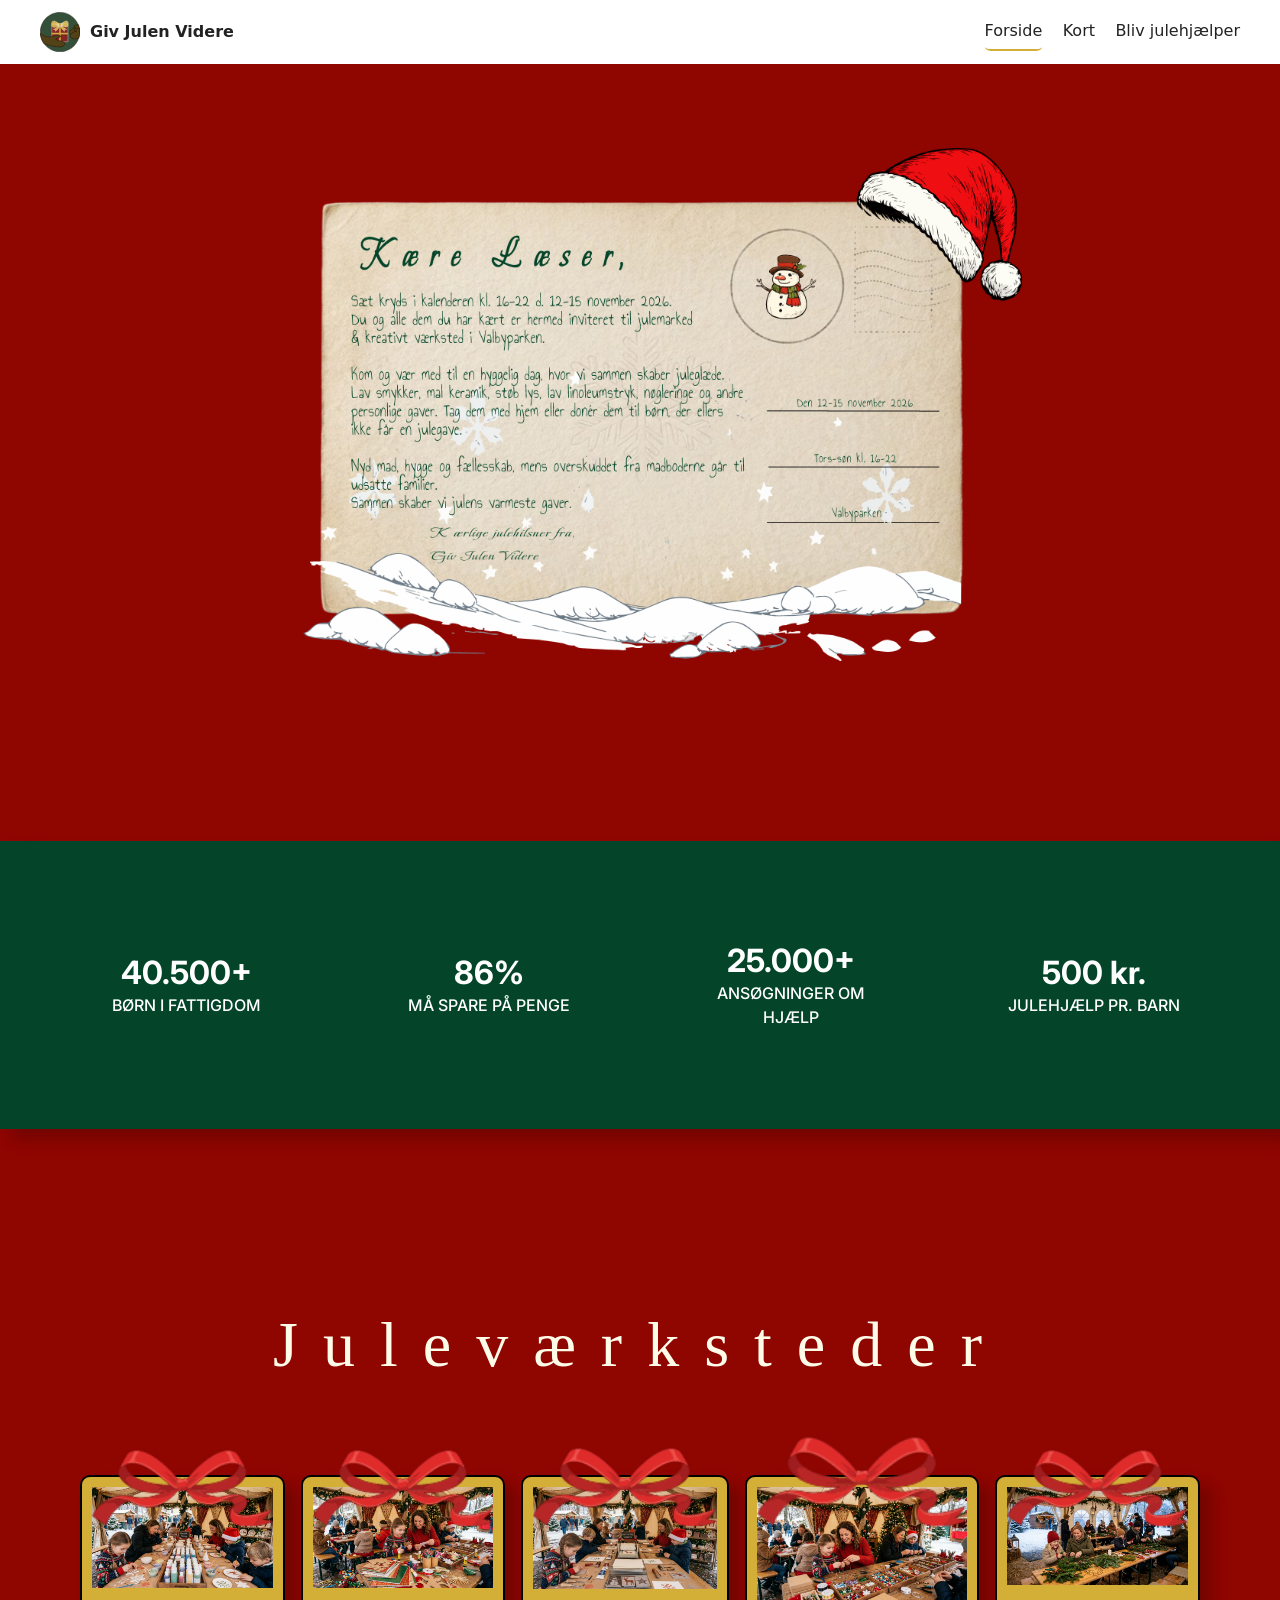
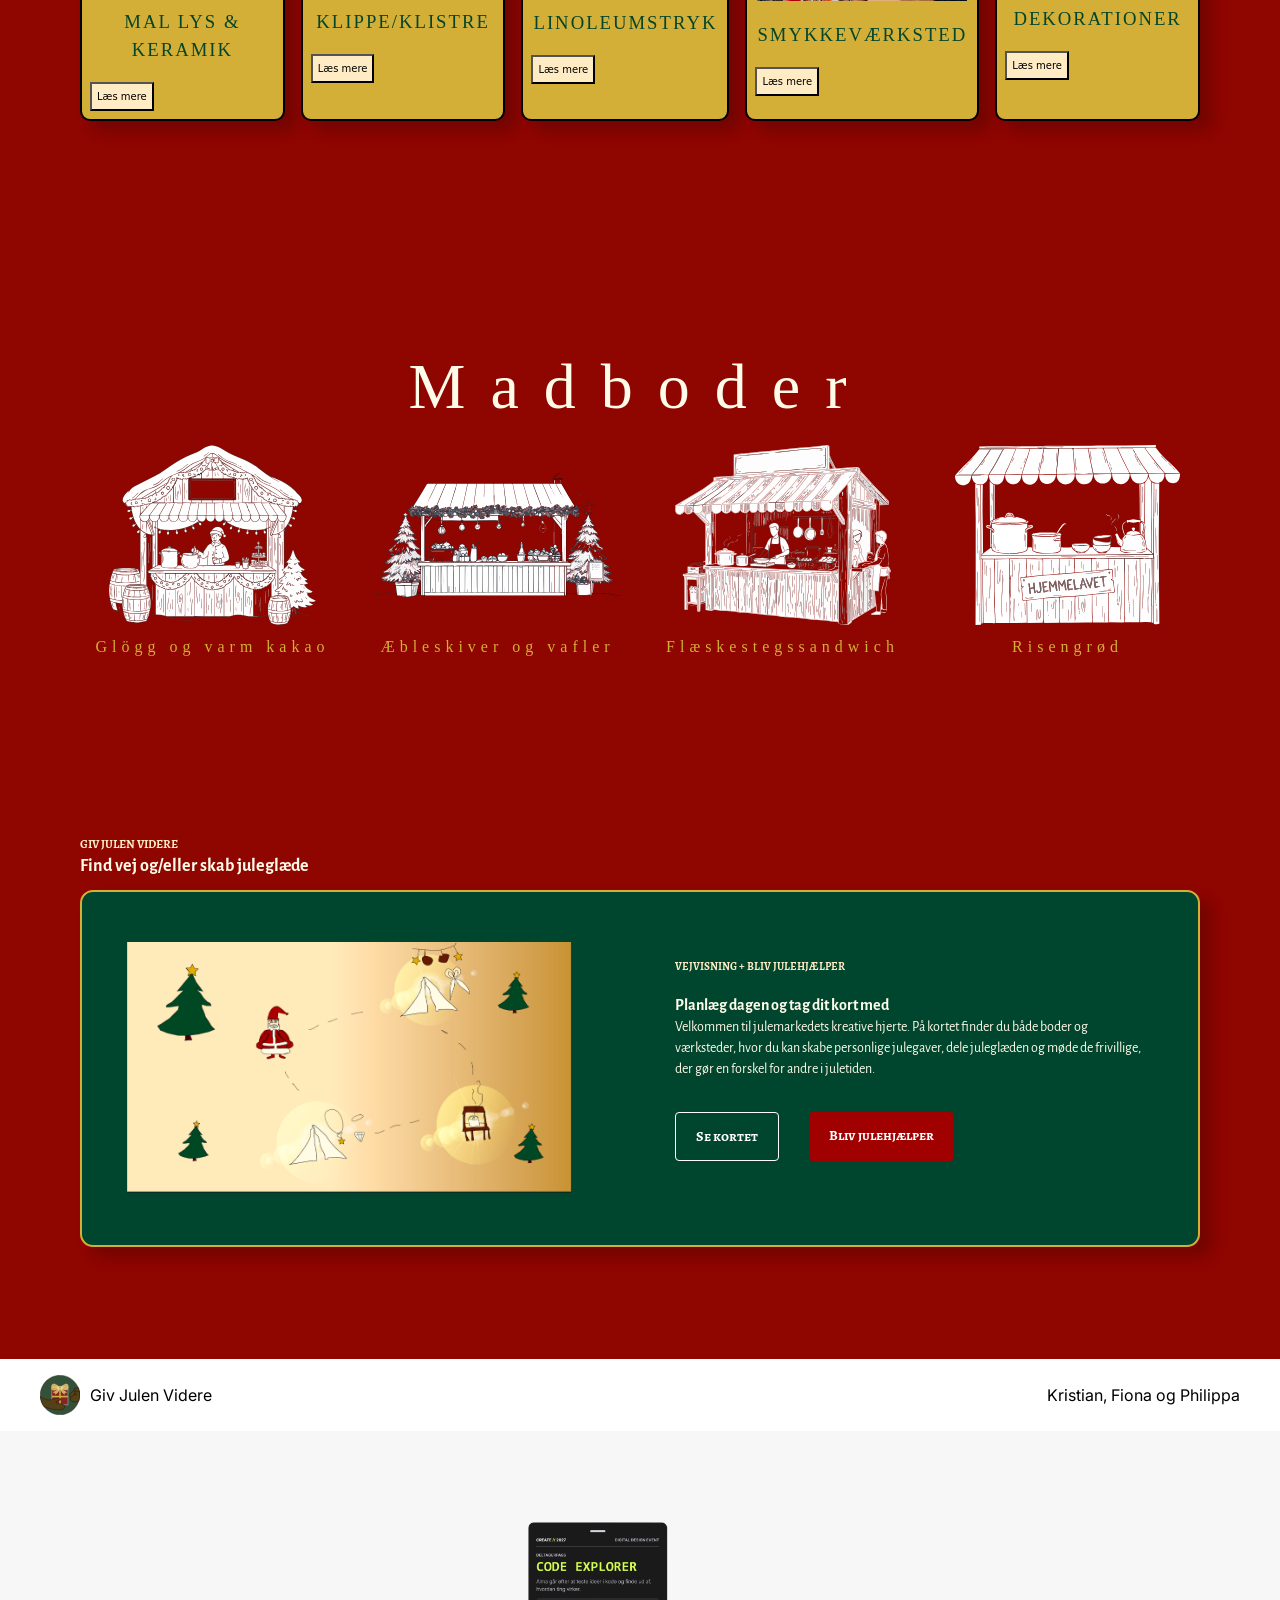
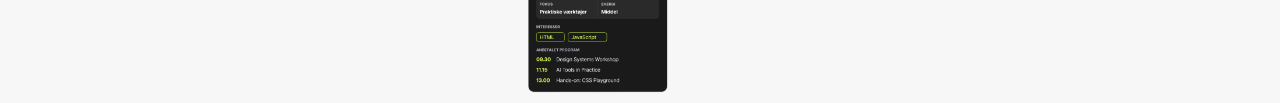
==== index.html @ 00ebb39f "Første version af Giv Julen Videre" ====
<!doctype html>
<html lang="da">
  <head>
    <meta charset="UTF-8" />
    <meta name="viewport" content="width=device-width, initial-scale=1.0" />
    <title>Giv Julen Videre</title>
    <link rel="stylesheet" href="starter.css" />
    <link rel="stylesheet" href="philippa-style.css" />
    <link rel="stylesheet" href="philippa-index.css" />
    <link rel="icon" type="image/png" href="/favicon-96x96.png" sizes="96x96" />
    <link rel="icon" type="image/svg+xml" href="/favicon.svg" />
    <link rel="shortcut icon" href="/favicon.ico" />
    <link rel="apple-touch-icon" sizes="180x180" href="/apple-touch-icon.png" />
    <meta name="apple-mobile-web-app-title" content="MyWebSite" />
    <link rel="manifest" href="/site.webmanifest" />
    <link rel="preconnect" href="https://fonts.googleapis.com" />
    <link rel="preconnect" href="https://fonts.gstatic.com" crossorigin />
    <link rel="preconnect" href="https://fonts.googleapis.com" />
    <link rel="preconnect" href="https://fonts.gstatic.com" crossorigin />
    <link rel="preconnect" href="https://fonts.googleapis.com" />
    <link rel="preconnect" href="https://fonts.gstatic.com" crossorigin />
    <link
      href="https://fonts.googleapis.com/css2?family=Alegreya+SC:ital,wght@0,400;0,500;0,700;0,800;0,900;1,400;1,500;1,700;1,800;1,900&family=Alegreya+Sans:ital,wght@0,100;0,300;0,400;0,500;0,700;0,800;0,900;1,100;1,300;1,400;1,500;1,700;1,800;1,900&display=swap"
      rel="stylesheet"
    />
    <link href="https://fonts.googleapis.com/css2?family=Inter:ital,opsz,wght@0,14..32,100..900;1,14..32,100..900&display=swap" rel="stylesheet" />
  </head>

  <body>
    <header class="site-header">
      <div class="header-content">
        <div class="logo-wrapper"><img class="logo" src="assets/logo.svg" alt="Logo" /><a class="site-logo" href="./">Giv Julen Videre</a></div>
        <nav class="site-nav">
          <button popovertarget="menu">Menu</button>
          <ul class="menu" id="menu" popover>
            <li>
              <a class="menu-item" href="./" aria-current="page">Forside</a>
            </li>
            <li><a class="menu-item" href="./svg.html">Kort</a></li>
            <li><a class="menu-item" href="./form.html">Bliv julehjælper</a></li>
          </ul>
        </nav>
      </div>
    </header>

    <main>
      <img class="invi" src="assets/postkort2.png" alt="Juleinvitation" />

      <section class="banner">
        <div>
          <h1>40.500+</h1>
          <p>BØRN I FATTIGDOM</p>
        </div>
        <div>
          <h1>86%</h1>
          <p>MÅ SPARE PÅ PENGE</p>
        </div>
        <div>
          <h1>25.000+</h1>
          <p>ANSØGNINGER OM HJÆLP</p>
        </div>
        <div>
          <h1>500 kr.</h1>
          <p>JULEHJÆLP PR. BARN</p>
        </div>
      </section>

      <section class="workshops">
        <h2>Juleværksteder</h2>
        <section class="grid_1-1-1-1-1">
          <div class="container">
            <div class="img-container">
              <img src="assets/male_keramik.png" alt="Male keramik" />
              <img class="overlay-image" src="assets/sloejfe.png" alt="Sløjfe" />
            </div>
            <div>
              <h3>MAL LYS & KERAMIK</h3>
            </div>
            <button class="more-btn btn-keramik" popovertarget="keramik">Læs mere</button>
          </div>

          <div class="container">
            <div class="img-container">
              <img src="assets/klippe, klistre.png" alt="Klippe/klistre" />
              <img class="overlay-image" src="assets/sloejfe.png" alt="Sløjfe" />
            </div>
            <div>
              <h3>KLIPPE/KLISTRE</h3>
            </div>
            <button class="more-btn btn-klip" popovertarget="klip">Læs mere</button>
          </div>

          <div class="container">
            <div class="img-container"><img src="assets/Linoleumstryk.png" alt="Linoleumstryk" /><img class="overlay-image" src="assets/sloejfe.png" alt="Sløjfe" /></div>
            <div>
              <h3>LINOLEUMSTRYK</h3>
            </div>
            <button class="more-btn btn-tryk" popovertarget="tryk">Læs mere</button>
          </div>

          <div class="container">
            <div class="img-container"><img src="assets/smykkeværksted.png" alt="Smykkeværksted" /><img class="overlay-image" src="assets/sloejfe.png" alt="Sløjfe" /></div>
            <div>
              <h3>SMYKKEVÆRKSTED</h3>
            </div>
            <button class="more-btn btn-smyk" popovertarget="smyk">Læs mere</button>
          </div>

          <div class="container">
            <div class="img-container"><img src="assets/Adventskranslavning.png" alt="Dekorationer" /><img class="overlay-image" src="assets/sloejfe.png" alt="Sløjfe" /></div>
            <div>
              <h3>DEKORATIONER</h3>
            </div>
            <button class="more-btn btn-dekor" popovertarget="dekor">Læs mere</button>
          </div>
        </section>

        <div class="keramik popover-window" id="keramik" popover>
          <img src="assets/male_keramik.png" alt="Male keramik" />
          <div class="workshop-content flow">
            <h3>Mal lys & keramik</h3>
            <p>Træd indenfor i juleværkstedet, hvor du male keramik og dekorere lys, mens julemusikken spiller.</p>
            <p>Skab en personlig gave til én, du holder af, tag dit kunstværk med hjem som et særligt juleminde, eller vælg at donere det til et menneske, som måske ellers ikke får en julegave i år.</p>
            <p>Du behøver ingen erfaring, kun lysten til at være kreativ og dele lidt af julens magi.</p>
            <p>Hver kop, lysestage eller hvert håndmalede lys bærer en historie om nærvær, omsorg og glæden ved at skabe noget med hjertet.</p>
            <p>For nogle bliver det en hyggelig stund med pensel og farver. For andre kan det blive en uventet gave, der bringer lys og glæde i juletiden.</p>
            <p>Kom og vær med til at sprede lidt julemagi \- til dig selv eller til én, der har brug for en ekstra tanke denne jul.</p>
            <button class="more-btn btn-keramik" popovertarget="keramik">Luk</button>
          </div>
        </div>
        <div class="klip popover-window" id="klip" popover>
          <img src="assets/klippe, klistre.png" alt="Klippe/klistre" />
          <div class="workshop-content flow">
            <h3>Klippe/klistre</h3>
            <p>
              Kom indenfor i vores hyggelige juleværksted og lad dig rive med af julens kreative magi. Her kan du klippe, klistre og skabe smukke julekort, pynt, guirlander og små personlige gaver, mens julemusikken spiller, og duften af jul fylder
              rummet.
            </p>
            <p>Det, du skaber, kan du tage med hjem og gøre til en del af din egen jul. Du kan også vælge at donere dit værk til et menneske, som måske ikke har nogen at fejre med eller ikke får en julegave i år.</p>
            <p>Du behøver hverken være kreativ ekspert eller have prøvet det før. En håndlavet julehilsen eller et stykke julepynt kan bringe glæde, varme og følelsen af at være husket.</p>
            <p>Sammen fylder vi værkstedet med grin, glimmer, papirklip og julehjerter, mens vi spreder lidt ekstra lys i den mørke tid.</p>
            <p>Kom og vær med til at skabe julemagi \- til dig selv eller til én, der trænger til en ekstra varm tanke denne jul.</p>
            <button class="more-btn btn-klip" popovertarget="klip">Luk</button>
          </div>
        </div>

        <div class="tryk popover-window" id="tryk" popover>
          <img src="assets/Linoleumstryk.png" alt="Linoleumstryk" />
          <div class="workshop-content flow">
            <h3>Linoleumstryk</h3>
            <p>Træd indenfor fra vinterkulden og ind i et værksted fyldt med duften af jul, kreative idéer og varm julehygge.</p>
            <p>Du kan vælge at lave en særlig julegave eller hilsen til et menneske, som ellers ikke har så meget at pakke op juleaften. Et håndlavet tryk bærer noget helt særligt med sig: tid, omtanke og varme fra menneske til menneske.</p>
            <p>Hvis dit kunstværk kalder på en plads hjemme hos dig selv, er du naturligvis også velkommen til at tage det med hjem som en personlig julegave eller et minde om en hyggelig stund i værkstedet.</p>
            <p>Du behøver hverken erfaring eller særlige forudsætninger. Kom som du er, lad hænderne arbejde, og vær med til at sprede lidt ekstra julelys i den mørke tid.</p>
            <p>Sammen skaber vi ikke bare smukke tryk, men også små glimt af julens magi, som kan rejse videre og glæde andre.</p>
            <button class="more-btn btn-tryk" popovertarget="tryk">Luk</button>
          </div>
        </div>

        <div class="smyk popover-window" id="smyk" popover>
          <img src="assets/smykkeværksted.png" alt="Smykkeværksted" />
          <div class="workshop-content flow">
            <h3>Smykkeværksted</h3>
            <p>Kom forbi vores hyggelige smykkeværksted på julemarkedet og vær med til at sprede lidt ekstra juleglæde.</p>
            <p>
              Her kan du designe og fremstille et personligt smykke i en afslappet og kreativ atmosfære. Du bestemmer selv, om dit smykke skal blive en særlig julegave til én, der ellers ikke ville modtage en gave i år, eller om du ønsker at tage det
              med hjem til dig selv eller en, du holder af.
            </p>
            <p>Vi tror på, at de små håndlavede ting kan gøre en stor forskel. Hvert smykke bliver skabt med omtanke, og når du vælger at donere dit smykke, er du med til at sende varme tanker og juleglæde videre til et andet menneske.</p>
            <p>Værkstedet er åbent for både børn og voksne, og du behøver ingen erfaring på forhånd. Vi sørger for materialer, inspiration og hjælp undervejs.</p>
            <p>Kom indenfor, mærk julestemningen, vær kreativ og vær med til at gøre en forskel. Vi glæder os til at se dig.</p>
            <button class="more-btn btn-smyk" popovertarget="smyk">Luk</button>
          </div>
        </div>

        <div class="dekor popover-window" id="dekor" popover>
          <img src="assets/Adventskranslavning.png" alt="Dekorationer" />
          <div class="workshop-content flow">
            <h3>Dekorationer</h3>
            <p>Kom i julestemning og vær med til et hyggeligt kreativt værksted, hvor vi sammen binder adventskranse og laver smukke juledekorationer. Her handler det ikke kun om gran, lys og julehygge, men også om at gøre en forskel for andre.</p>
            <p>
              Du kan vælge at tage din egen dekoration med hjem eller donere den som en julegave til et menneske, der ellers ikke har så meget at glæde sig over i juletiden. På den måde bliver din kreativitet til en varm tanke og en håndsrækning til
              én, der har brug for lidt ekstra julelys.
            </p>
            <p>Værkstedet er åbent for alle, uanset erfaring. Vi sørger for materialer, inspiration og en hyggelig atmosfære med plads til fællesskab, nærvær og gode samtaler.</p>
            <p>Tag familie, venner eller naboer med, og vær med til at skabe både smukke dekorationer og små øjeblikke af juleglæde. Sammen kan vi gøre julen lidt varmere for flere.</p>
            <p>Vi glæder os til at se jer til en dag fyldt med kreativitet, fællesskab og velgørenhed.</p>
            <button class="more-btn btn-dekor" popovertarget="dekor">Luk</button>
          </div>
        </div>
      </section>

      <section class="Madboder">
        <h4>Madboder</h4>
        <div class="mad-container">
          <div class="img-mad-container">
            <img class="madbod" src="assets/kakao.svg" alt="Glögg og varm kakao" />
            <h5>Glögg og varm kakao</h5>
          </div>

          <div class="img-mad-container">
            <img class="madbod" src="assets/aeble.svg" alt="Æbleskiver og vafler" />
            <h5>Æbleskiver og vafler</h5>
          </div>

          <div class="img-mad-container">
            <img class="madbod" src="assets/mad.svg" alt="Flæskestegssandwich" />
            <h5>Flæskestegssandwich</h5>
          </div>

          <div class="img-mad-container">
            <img class="madbod" src="assets/ris.svg" alt="Risengrød" />
            <h5>Risengrød</h5>
          </div>
        </div>
      </section>

      <section class="teaser">
        <p>GIV JULEN VIDERE</p>
        <h6>Find vej og/eller skab juleglæde</h6>

        <section class="content">
          <div class="image"><img src="assets/Asset 2.svg" alt="SVG" /><img class="eventkort" src="assets/Asset 3.svg" alt="eventkort" /></div>
          <div class="text-content">
            <span>VEJVISNING + BLIV JULEHJÆLPER</span>

            <h7>Planlæg dagen og tag dit kort med</h7>

            <p>Velkommen til julemarkedets kreative hjerte. På kortet finder du både boder og værksteder, hvor du kan skabe personlige julegaver, dele juleglæden og møde de frivillige, der gør en forskel for andre i juletiden.</p>

            <div class="buttons">
              <a href="svg.html" class="btn-outline">Se kortet</a>
              <a href="form.html" class="btn-red">Bliv julehjælper</a>
            </div>
          </div>
        </section>
      </section>
    </main>

    <footer class="site-footer">
      <div class="footer-content">
        <div class="logo-wrapper">
          <img class="logo" src="assets/logo.svg" alt="Logo" />
          <p>Giv Julen Videre</p>
        </div>
        <div class="footer-wrapper"><p>Kristian, Fiona og Philippa</p></div>
      </div>
    </footer>
    <!-- <script src="./script.js"></script> -->
  </body>
</html>
---- starter.css ----
*,
::before,
::after {
  box-sizing: border-box;
  margin: 0;
  padding: 0;
}

html {
  interpolate-size: allow-keywords;
  font-family: system-ui, sans-serif;
  line-height: 1.5;
  -webkit-font-smoothing: antialiased;
}

h1,
h2 {
  line-height: 1.25;
}

p,
li {
  text-wrap: pretty;
}

img,
svg {
  display: block;
  width: 100%;
  height: auto;
}

label {
  display: block;
}

input,
button,
textarea,
select {
  font: inherit;
  color: inherit;
  background-color: transparent;
  font-size: max(1em, 16px);
  padding: 0;
  margin: 0;
}

input:where([type="checkbox"], [type="radio"]) {
  width: 1em;
  height: 1em;
}

textarea {
  resize: none;
  min-height: 4lh;
}

legend {
  padding: 0;
}

select,
::picker(select) {
  appearance: base-select;
}

[popover] {
  margin: 0;
  padding: 0;
  border: none;
  background: transparent;
}

dialog {
  overscroll-behavior: none;

  &::backdrop {
    overflow: hidden;
    overscroll-behavior: contain;
  }
}

.visually-hidden {
  position: absolute;
  width: 1px;
  height: 1px;
  overflow: hidden;
  white-space: nowrap;
  clip-path: inset(100%);
}

/* Fælles design: Header */

.logo-wrapper {
  display: flex;
  align-items: center;
  gap: 10px;
}

.logo-wrapper .logo {
  width: 40px;
  height: 40px;
  object-fit: contain;
}

.logo-wrapper .site-logo {
  font-weight: 700;
  text-decoration: none;
  white-space: nowrap;
}
.site-header,
.site-footer {
  grid-column: 1 / -1;

  display: grid;
  grid-template-columns: inherit;
  background: var(--color-surface);
}

.header-content,
.footer-content {
  grid-column: 2;
}
.header-content {
  min-height: 4rem;
  display: flex;
  justify-content: space-between;
  align-items: center;
  gap: var(--space-1);
}
.site-logo {
  color: inherit;
  font-weight: 700;
  text-decoration: none;
}

.footer-content {
  padding-block: var(--space-1);
  display: flex;
  flex-wrap: wrap;
  justify-content: space-between;
  gap: var(--space-1);
  color: var(--color-muted);
  max-width: 1200px;
  width: 100%;
  margin-inline: auto;
}
.footer-content p {
  font-family: "Inter", sans-serif;
  font-size: 1rem;
  font-weight: 400;
  color: #222;
  margin: 0;
}
.footer-wrapper {
  display: flex;
  align-items: center;
}

.footer-content p {
  color: black;
}
.site-nav button {
  background: #044529;
  color: white;
  padding: 5px;
  border-radius: 10%;
  cursor: pointer;
  position: relative;
}
.menu:popover-open {
  transition-duration: 0.1s;
}
.menu-item {
  text-decoration: none;
  display: grid;
  padding: 2px;
  border-radius: 10%;
  color: white;
}

.menu-item:hover {
  background: #044529;
  color: white;
  padding: 5px;
  border: solid #d4af37;
}
.menu {
  margin: 0;
  padding: var(--space-1);
  list-style: none;
  /* background: var(--color-surface); */
  border: 1px solid var(--color-border);
  gap: 10px;
  box-shadow: 1px;
  border-radius: 10%;
  background: #ffecc5;
  position-area: bottom span-left;
  min-width: anchor-size(1px);
  transform-origin: top right;
  transition-duration: 0s;
  /* @media (width > 600px) {
    display: flex;
    gap: var(--space-1);
    padding: 0;
    border: none;
    background: none;
    position: static;
  } */
}
@media (width > 600px) {
  .site-nav button {
    display: none;
  }
  .menu {
    all: unset;
    display: flex;
    gap: 2ch;
    list-style: none;
    /* Nulstil først, og byg derefter den vandrette liste */
  }
  .menu-item {
    padding: 0px;
    color: black;
  }
}
.menu a {
  display: block;
  padding: 0.4rem 0;
  color: inherit;
  text-decoration: none;
  border-bottom: 2px solid #0000;
}
.menu a[aria-current="page"] {
  border-bottom-color: #d4af37;
  /* border-bottom-color: var(--color-border); */
}
---- philippa-style.css ----
/* Variabler */
html {
  --color-page: #f7f7f7;
  --color-surface: #fff;
  --color-text: #222;
  --color-muted: #666;
  --color-border: #d8d8d8;
  --space-05: 0.5rem;
  --space-1: 1rem;
  --space-2: 2rem;
  --space-3: 3rem;
  --section-padding: 100px;

  background: var(--color-page);
  color: var(--color-text);
}

/* Globalt layout */
body {
  margin: 0;
  min-height: 100svh;
  display: grid;
  grid-template-rows: auto 1fr auto;
  grid-template-columns: minmax(1rem, 1fr) minmax(0, 75rem) minmax(1rem, 1fr);
}

h1,
h2,
h3,
h4,
p {
  margin: 0;
  color: white;
}

main {
  display: grid;
  grid-template-columns: inherit;
  grid-column: 1 / -1;
  align-content: start;
}

main > * {
  grid-column: 2;
  padding-block: var(--space-3);
}

.svg-page {
  display: grid;
  gap: var(--space-2);
}

.svg-intro {
  display: grid;
  gap: var(--space-1);
  max-width: 60ch;
}

.svg-intro p {
  color: var(--color-muted);
}

.svg-layout {
  display: grid;
  gap: var(--space-2);
  align-items: start;
  @media (width > 800px) {
    grid-template-columns: 1fr min(40%, 36ch);
  }
}

.form-page {
  display: grid;
  gap: var(--space-2);
  @media (width > 600px) {
    grid-template-columns: min(40%, 50ch) 1fr;
  }
}

.form-intro {
  display: grid;
  gap: var(--space-1);
  align-content: start;
  max-width: 60ch;
}

.form-intro p {
  color: var(--color-muted);
}

.opsamling-page {
  display: grid;
  gap: var(--space-2);
  align-items: start;

  @media (width > 800px) {
    grid-template-columns: minmax(0, 44ch) minmax(20rem, 1fr);
  }
}

.opsamling-intro {
  display: grid;
  gap: var(--space-1);
  max-width: 60ch;
}

.opsamling-intro p {
  color: var(--color-muted);
}

.error-page {
  display: grid;
  gap: var(--space-1);
  max-width: 60ch;
}

.error-page p {
  color: var(--color-muted);
}

/* Header og footer */

/* Navigation */
[popover] {
  margin: 0;
  padding: 0;
  border: none;
  background: transparent;
}

.site-nav button {
  padding: 0.4rem 0.7rem;
  border: 1px solid var(--color-border);
  background: var(--color-surface);
  @media (width > 600px) {
    display: none;
  }
}

/* Redigeret / Tilføjet */

/* Flader */
.panel,
.svg-placeholder,
.form-placeholder,
.opsamling-placeholder {
  background: var(--color-surface);
  border: 1px solid var(--color-border);
}

.panel {
  padding: var(--space-1);
  display: grid;
  gap: var(--space-1);
}

.svg-placeholder,
.opsamling-placeholder {
  min-height: -webkit-fill-available;
  min-height: stretch;
}

.form-placeholder {
  min-height: -webkit-fill-available;
  min-height: stretch;
  padding: var(--space-1);
}

/* Details */
.accordion {
  display: grid;
  gap: var(--space-05);
}

.accordion-item {
  border: 1px solid var(--color-border);
  background: var(--color-surface);
}

.accordion-item p {
  padding: 0 var(--space-1) var(--space-1);
  color: var(--color-muted);
}

/* Knap/link */
.button {
  justify-self: start;
  display: inline-block;
  padding: 0.5rem 0.8rem;
  border: 1px solid var(--color-border);
  background: var(--color-surface);
  color: inherit;
  text-decoration: none;
}
---- philippa-index.css ----
/* Forside */

main {
  padding: 4rem;
  background-color: #8f0500;
}

/* Hero-section */
.invi {
  width: 70%;
  position: relative;
  justify-content: center;
  align-items: center;
  place-items: center;
  justify-self: center;
  padding-top: 20px;
  padding-bottom: 90px;
  margin-bottom: 90px;
  @media (width<600px) {
    width: 130%;
  }
}

/* Banner */
h1 {
  font-family: "Inter", sans-serif;
  font-optical-sizing: auto;
  font-weight: 700;
  font-style: bold;
  font-size: clamp(2rem, 2vw, 3rem);
}

p {
  font-family: "Inter", sans-serif;
  font-optical-sizing: auto;
  font-weight: 500;
  font-style: normal;
  font-size: clamp(1rem, 1vw, 1rem);
}

.banner {
  padding: var(--section-padding);
  justify-content: center;
  gap: 130px;
  background-color: #044529;
  width: 100vw;
  position: relative;
  left: 50%;
  right: 50%;
  margin-left: -50vw;
  margin-right: -50vw;
  /* height: 300px !important; */
  display: grid;
  grid-template-columns: 1fr 1fr;
  align-items: center;
  box-shadow: 12px 10px 15px rgba(0, 0, 0, 0.2);
  p,
  h1 {
    margin: 0;
    text-align: center;
  }
  @media (width>600px) {
    grid-template-columns: repeat(4, 1fr);
  }
}

/* Workshops */
h2 {
  font-family: "Beau Rivage", cursive;
  font-weight: 400;
  font-style: normal;
  color: #fffbe9;
  text-align: center;
  padding-top: 8rem;
  font-size: clamp(2rem, 5vw, 4rem);
  letter-spacing: 25px;
}

h3 {
  font-family: "Annie Use Your Telescope", cursive;
  font-weight: 400;
  font-style: normal;
  color: #044529;
  letter-spacing: 2px;
}

main img {
  width: 100%;
  object-fit: cover;
  padding: 10px;
}

.btn-keramik,
.btn-klip,
.btn-tryk,
.btn-smyk,
.btn-dekor {
  background-color: #ffecc5;
  color: black;
  margin: 0.5rem;
}

.img-container {
  width: 100%;
}

.grid_1-1-1-1-1 {
  display: grid;
  grid-template-columns: 1fr 1fr 1fr 1fr 1fr;
  gap: 1rem;
  @media (width<600px) {
    grid-template-columns: 1fr;
  }
}

.container {
  position: relative;
  width: 100%;
  border: 2px solid black;
  background-color: #d4af37;
  border-radius: 10px;
  box-shadow: 12px 10px 15px rgba(0, 0, 0, 0.2);

  .overlay-image {
    width: 100%;
    position: absolute;
    bottom: 75%;
  }
}

.container h3 {
  text-align: center;
  width: 100%;
}

.workshops h3 {
  text-align: center;
  padding: 10px;
}

.popover-window {
  max-width: 1000px;
  margin: auto;
  background-color: #00452e;
  padding: 2rem;
  overflow-y: auto;
  border: solid #d4af37;
}

.popover-window {
  max-height: 100%;
  overflow-y: scroll;
}

.popover-window h3 {
  font-family: "Annie Use Your Telescope", cursive;
  font-weight: 400;
  font-style: normal;
  color: #d4af37;
  letter-spacing: 2px;
  font-size: 32px;
}
.popover-window p {
  font-family: "Alegreya Sans", sans-serif;
  font-weight: 400;
  font-style: normal;
  color: #fffbe9;
  letter-spacing: 2px;
  margin: 20px;
}

.popover-window img {
  padding-left: 80px;
  padding-right: 80px;
}

.popover-window::backdrop {
  background: rgb(0 0 0 /70%);
}

.more-btn {
  padding: 5px;
  font-size: max(0.5em, 10px);
}

/* Madboder */
h4 {
  font-family: "Beau Rivage", cursive;
  font-weight: 400;
  font-style: normal;
  color: #fffbe9;
  text-align: center;
  padding-top: 2rem;
  font-size: clamp(2rem, 5vw, 4rem);
  letter-spacing: 25px;
}

h5 {
  font-family: "Annie Use Your Telescope", cursive;
  font-weight: 400;
  font-style: normal;
  font-size: 16px;
  color: #d4af37;
  text-align: center;
  letter-spacing: 5px;
  padding-bottom: 40px;
  margin-bottom: 40px;
}

.mad-container {
  display: grid !important;
  grid-template-columns: repeat(4, 1fr);
  gap: 20px;
  width: 100%;
  @media (width<600px) {
    grid-template-columns: 1fr 1fr;
  }
}

.img-mad-container {
  display: flex;
  flex-direction: column;
  min-width: 0;
  align-items: center;
}
.img-mad-container img {
  width: 100%;
  height: 200px;
  object-fit: contain;
}

.container {
  max-width: 1200px;
  margin: 90px auto;
}

/* SVG-teaser */
h6 {
  font-family: "Alegreya Sans", sans-serif;
  font-weight: 700;
  font-style: normal;
  font-size: 18px;
  color: #fffbe9;
  padding-bottom: 10px;
}

.teaser p {
  font-family: "Alegreya SC", serif;
  font-weight: 700;
  font-style: normal;
  color: #ffecc5;
  font-size: 12px;
}
.content {
  background-color: #00452e;
  border-radius: 13px;
  padding: 40px 35px;
  border: 2px solid #d4af37;
  box-shadow: 12px 10px 15px rgba(0, 0, 0, 0.2);

  display: flex;
  align-items: center;
  gap: 60px;
}

.image {
  flex: 1;
  img {
    width: 100%;
    display: block;
    object-fit: cover;
  }
}

.text-content span {
  font-size: 11px;
  font-weight: bold;
  display: block;
  margin-bottom: 17px;
}

.text-content {
  flex: 1;
  font-size: 16px;
  margin-bottom: 16px;
  padding-left: 30px;
  padding-right: 20px;
  align-items: center;
  p {
    font-size: 14px;
    line-height: 1.5;
    margin-bottom: 32px;
    font-family: "Alegreya Sans", sans-serif;
    font-weight: 400;
    font-style: normal;
    color: #fffbe9;
  }
  h7 {
    font-family: "Alegreya Sans", sans-serif;
    font-weight: 700;
    font-style: normal;
    color: #fffbe9;
  }
}

.buttons {
  display: flex;
  gap: 30px;
}

.buttons a {
  text-decoration: none;
  color: white;
  padding: 13px 20px;
  border-radius: 4px;
  font-size: 14px;
  font-family: "Alegreya SC", serif;
  font-weight: 700;
  font-style: normal;
}

.btn-outline {
  border: 1px solid white;
}

.btn-red {
  background-color: #a00000;
}

.buttons a:hover {
  opacity: 0.8;
}

span {
  font-family: "Alegreya SC", serif;
  font-weight: 700;
  font-style: normal;
  color: #ffecc5;
}

.eventkort {
  max-width: 160px;
  position: absolute;
  bottom: -267%;
  left: 40.5%;
}
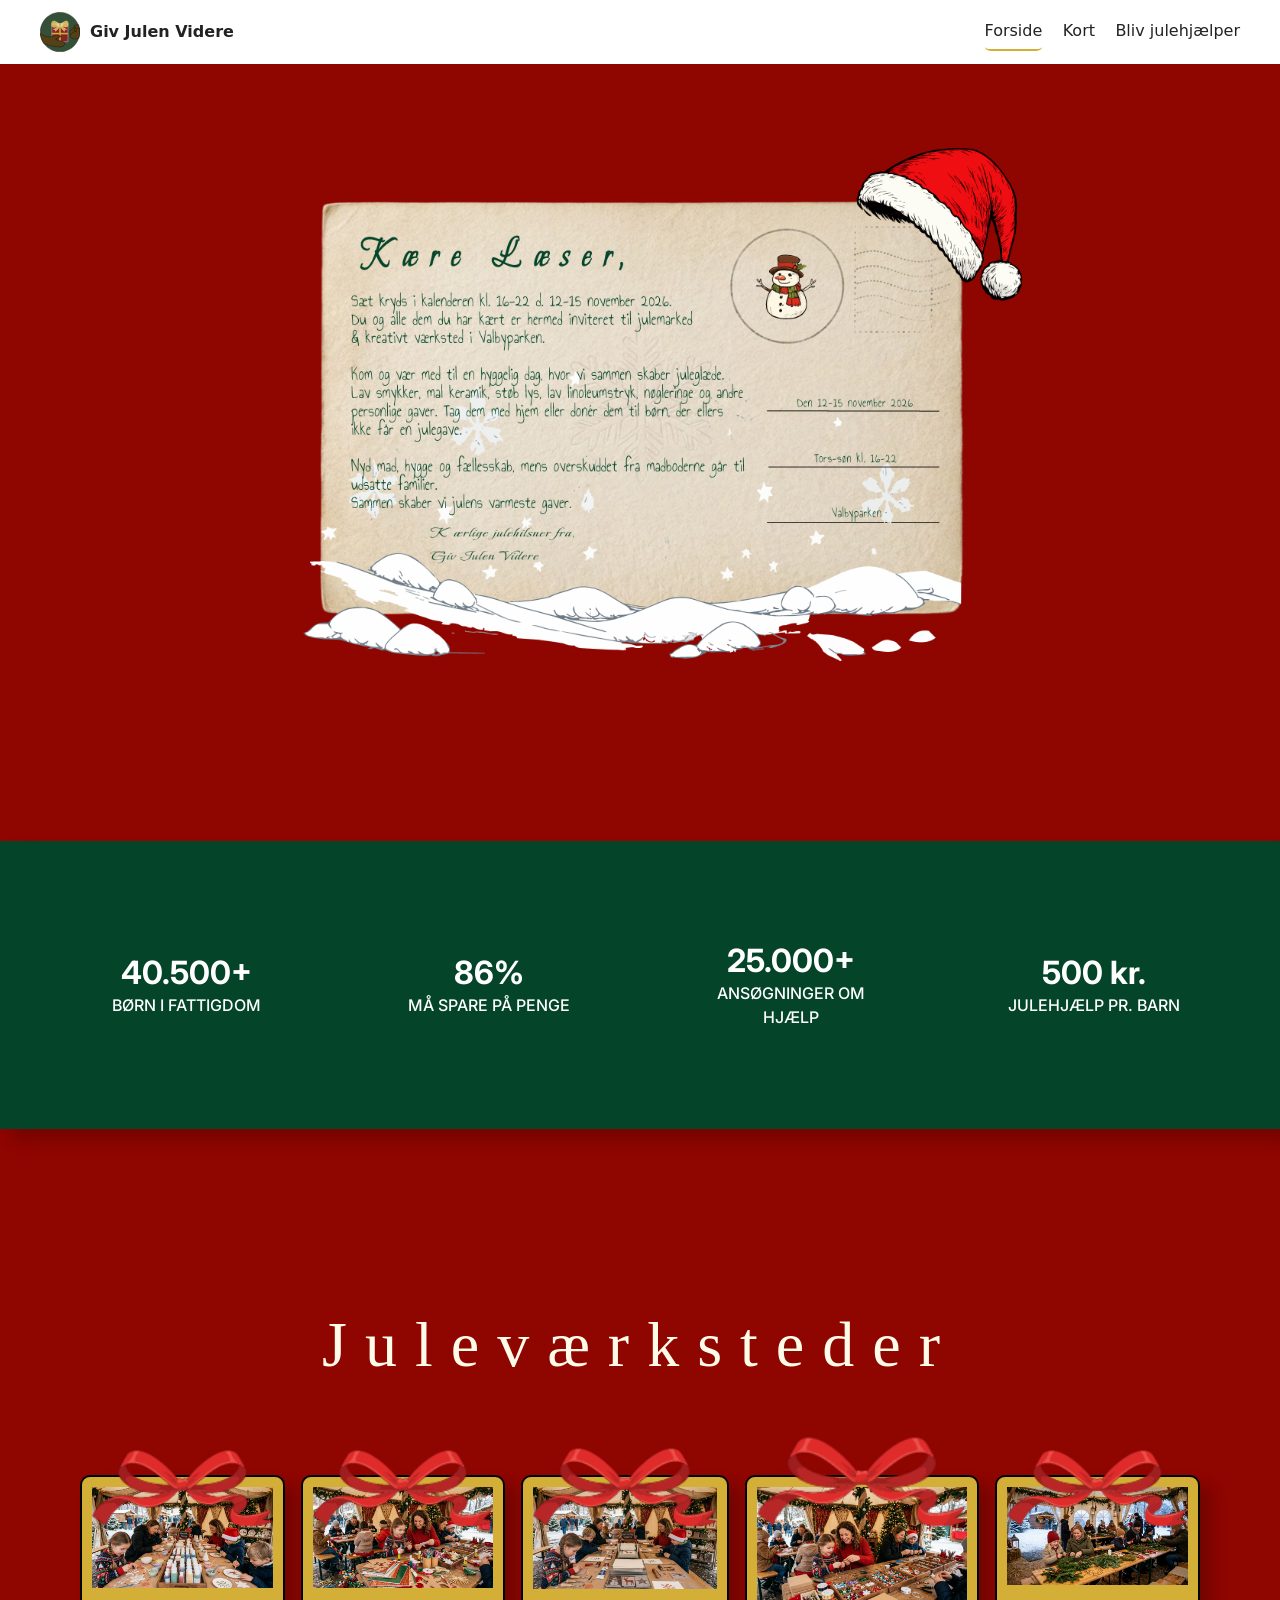
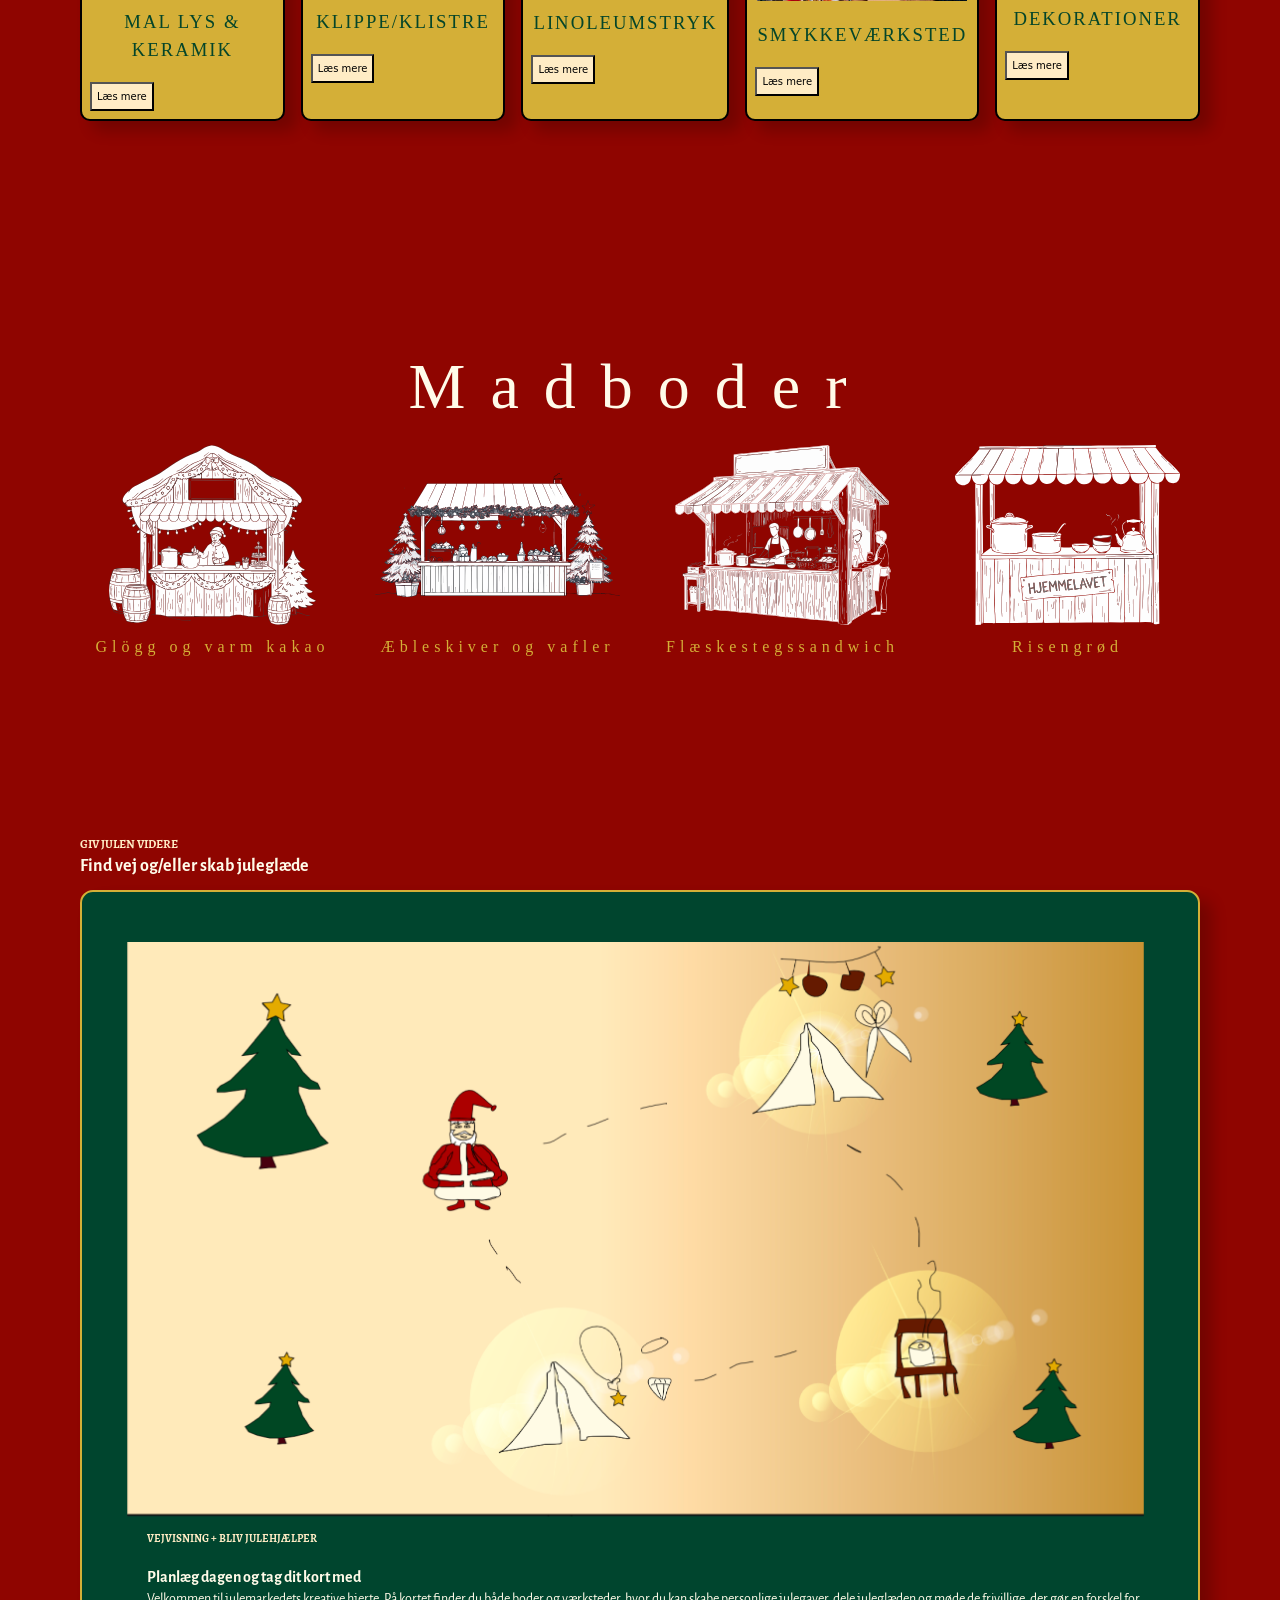
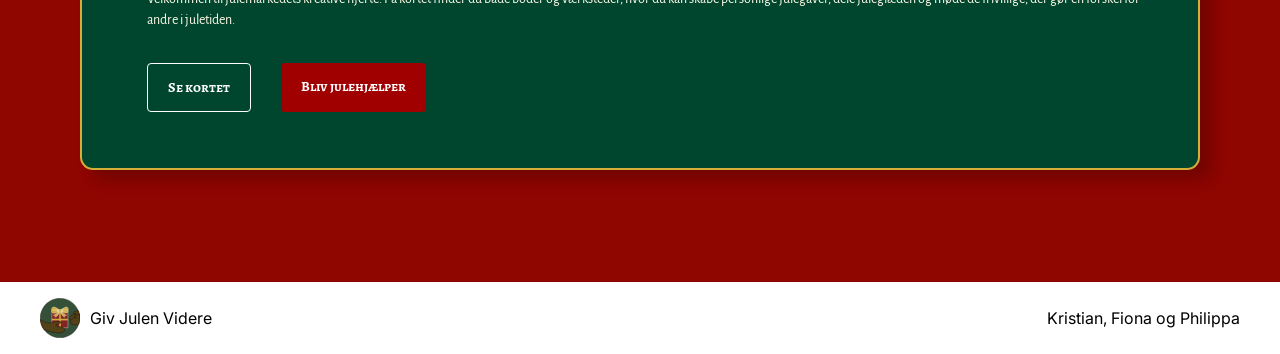
==== commit 2183e8c0: "Mobil responsiveness af forside" ====
--- a/index.html
+++ b/index.html
@@ -66,7 +66,7 @@
       </section>
 
       <section class="workshops">
-        <h2>Juleværksteder</h2>
+        <h2 class="julevarksteder">Juleværksteder</h2>
         <section class="grid_1-1-1-1-1">
           <div class="container">
             <div class="img-container">
@@ -220,7 +220,8 @@
         <h6>Find vej og/eller skab juleglæde</h6>
 
         <section class="content">
-          <div class="image"><img src="assets/Asset 2.svg" alt="SVG" /><img class="eventkort" src="assets/Asset 3.svg" alt="eventkort" /></div>
+          <div class="image"><img src="assets/Asset 2.svg" alt="SVG"/>
+            <!-- <img class="eventkort" src="assets/Asset 3.svg" alt="eventkort" /></div>  -->
           <div class="text-content">
             <span>VEJVISNING + BLIV JULEHJÆLPER</span>
 
--- a/philippa-style.css
+++ b/philippa-style.css
@@ -192,3 +192,34 @@
   color: inherit;
   text-decoration: none;
 }
+
+@media (max-width: 600px) {
+  .site-nav button {
+    background: #044529;
+    color: white;
+    padding: 5px;
+    border-radius: 10%;
+    cursor: pointer;
+    position: relative;
+  }
+
+  .site-nav .menu:not(:popover-open) {
+    display: none;
+  }
+
+  .site-nav .menu:popover-open {
+    position: fixed;
+    inset: auto;
+    /* top: 4rem; */
+    /* right: 1rem; */
+    left: auto;
+    margin: 0;
+    background: #ffecc5;
+    border-radius: 8px;
+    padding: 1rem;
+  }
+
+  .site-nav .menu-item {
+    color: #222;
+  }
+}
--- a/philippa-index.css
+++ b/philippa-index.css
@@ -17,7 +17,7 @@
   padding-bottom: 90px;
   margin-bottom: 90px;
   @media (width<600px) {
-    width: 130%;
+    width: 100%;
   }
 }
 
@@ -73,7 +73,14 @@
   text-align: center;
   padding-top: 8rem;
   font-size: clamp(2rem, 5vw, 4rem);
-  letter-spacing: 25px;
+  letter-spacing: 18px;
+}
+
+.julevarksteder {
+  @media (width<600px) {
+    max-width: 50px;
+    letter-spacing: 1px;
+  }
 }
 
 h3 {
@@ -110,6 +117,7 @@
   gap: 1rem;
   @media (width<600px) {
     grid-template-columns: 1fr;
+    margin-top: 10%;
   }
 }
 
@@ -344,3 +352,47 @@
   bottom: -267%;
   left: 40.5%;
 }
+
+@media (max-width: 600px) {
+  main {
+    padding: 1rem;
+  }
+
+  .content {
+    flex-direction: column;
+    gap: 1.5rem;
+    padding: 1.5rem;
+  }
+
+  .image,
+  .text-content {
+    width: 100%;
+    min-width: 0;
+  }
+
+  .text-content {
+    padding: 0;
+  }
+
+  .buttons {
+    flex-wrap: wrap;
+    gap: 0.75rem;
+  }
+
+  .buttons a {
+    padding: 0.75rem 1rem;
+  }
+
+  .invi {
+    width: 100%;
+  }
+}
+
+@media (max-width: 600px) {
+  html,
+  body {
+    width: 100%;
+    max-width: 100%;
+    overflow-x: clip;
+  }
+}
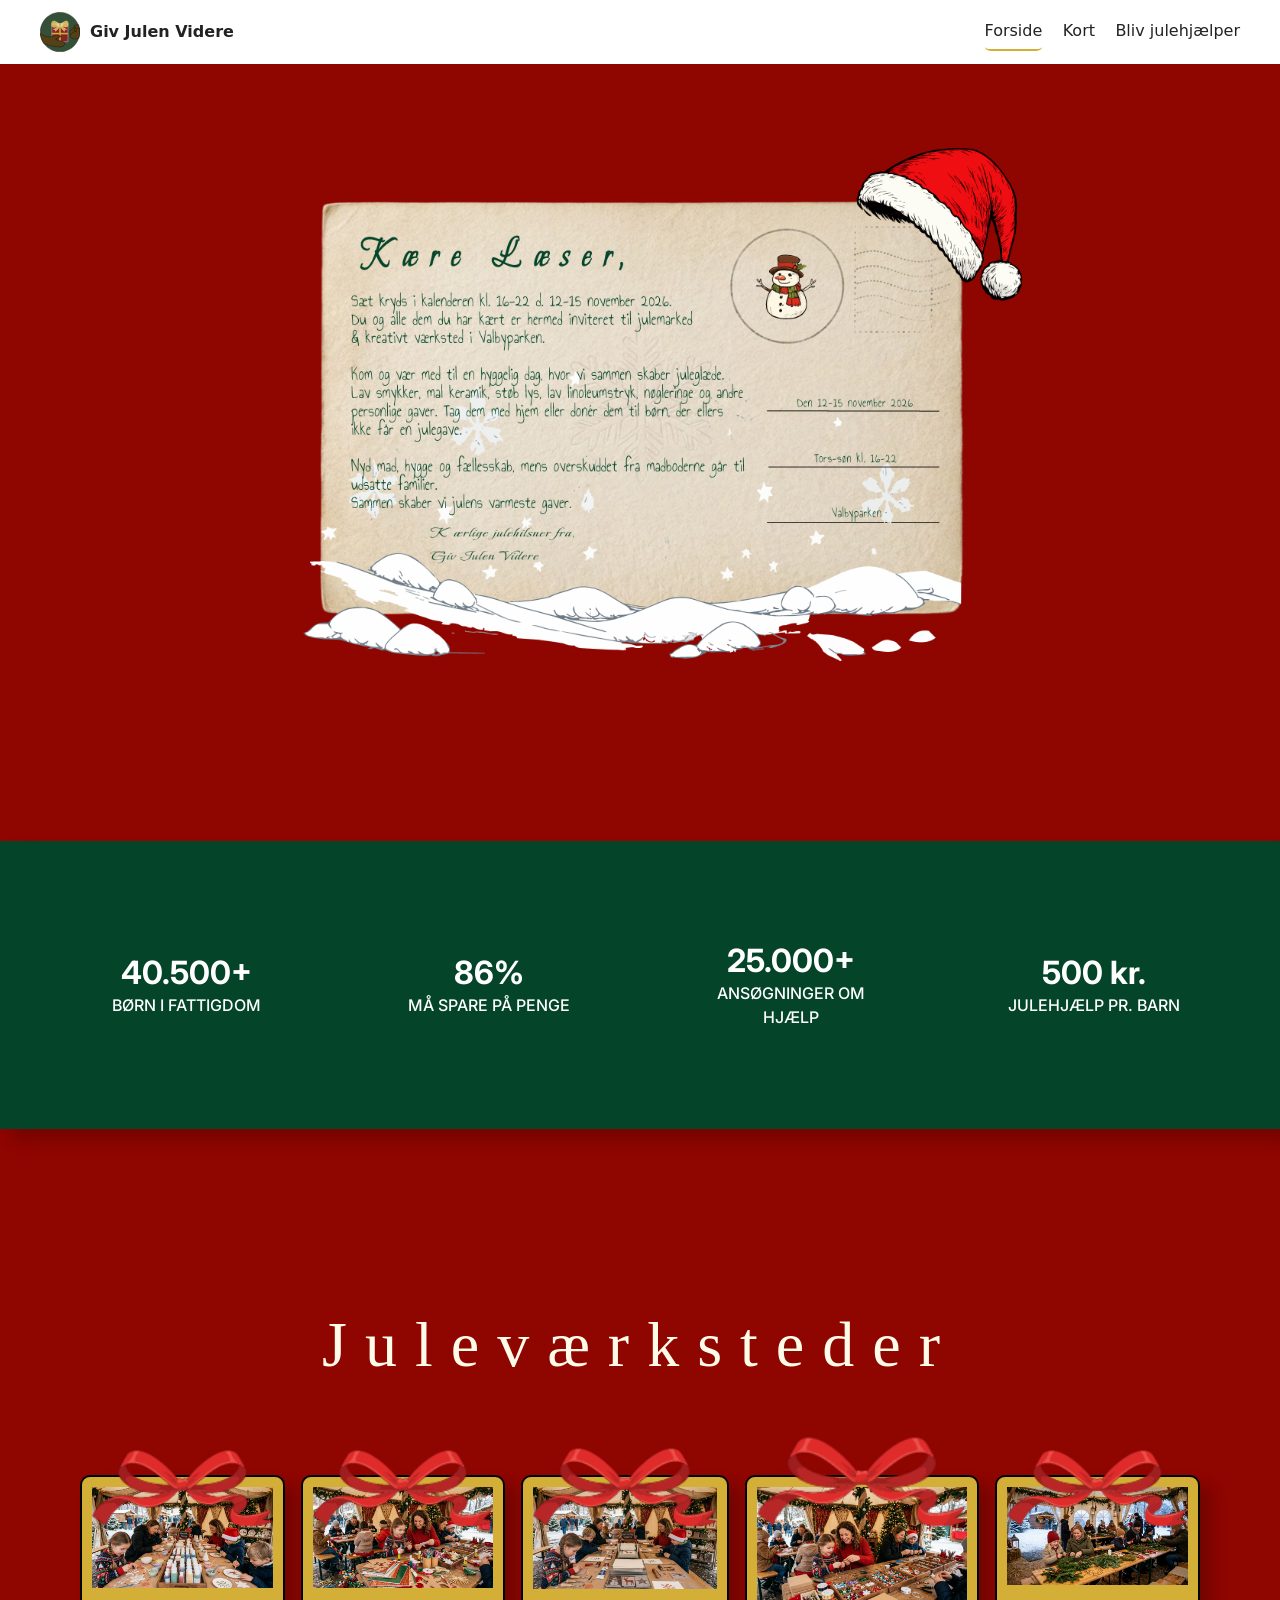
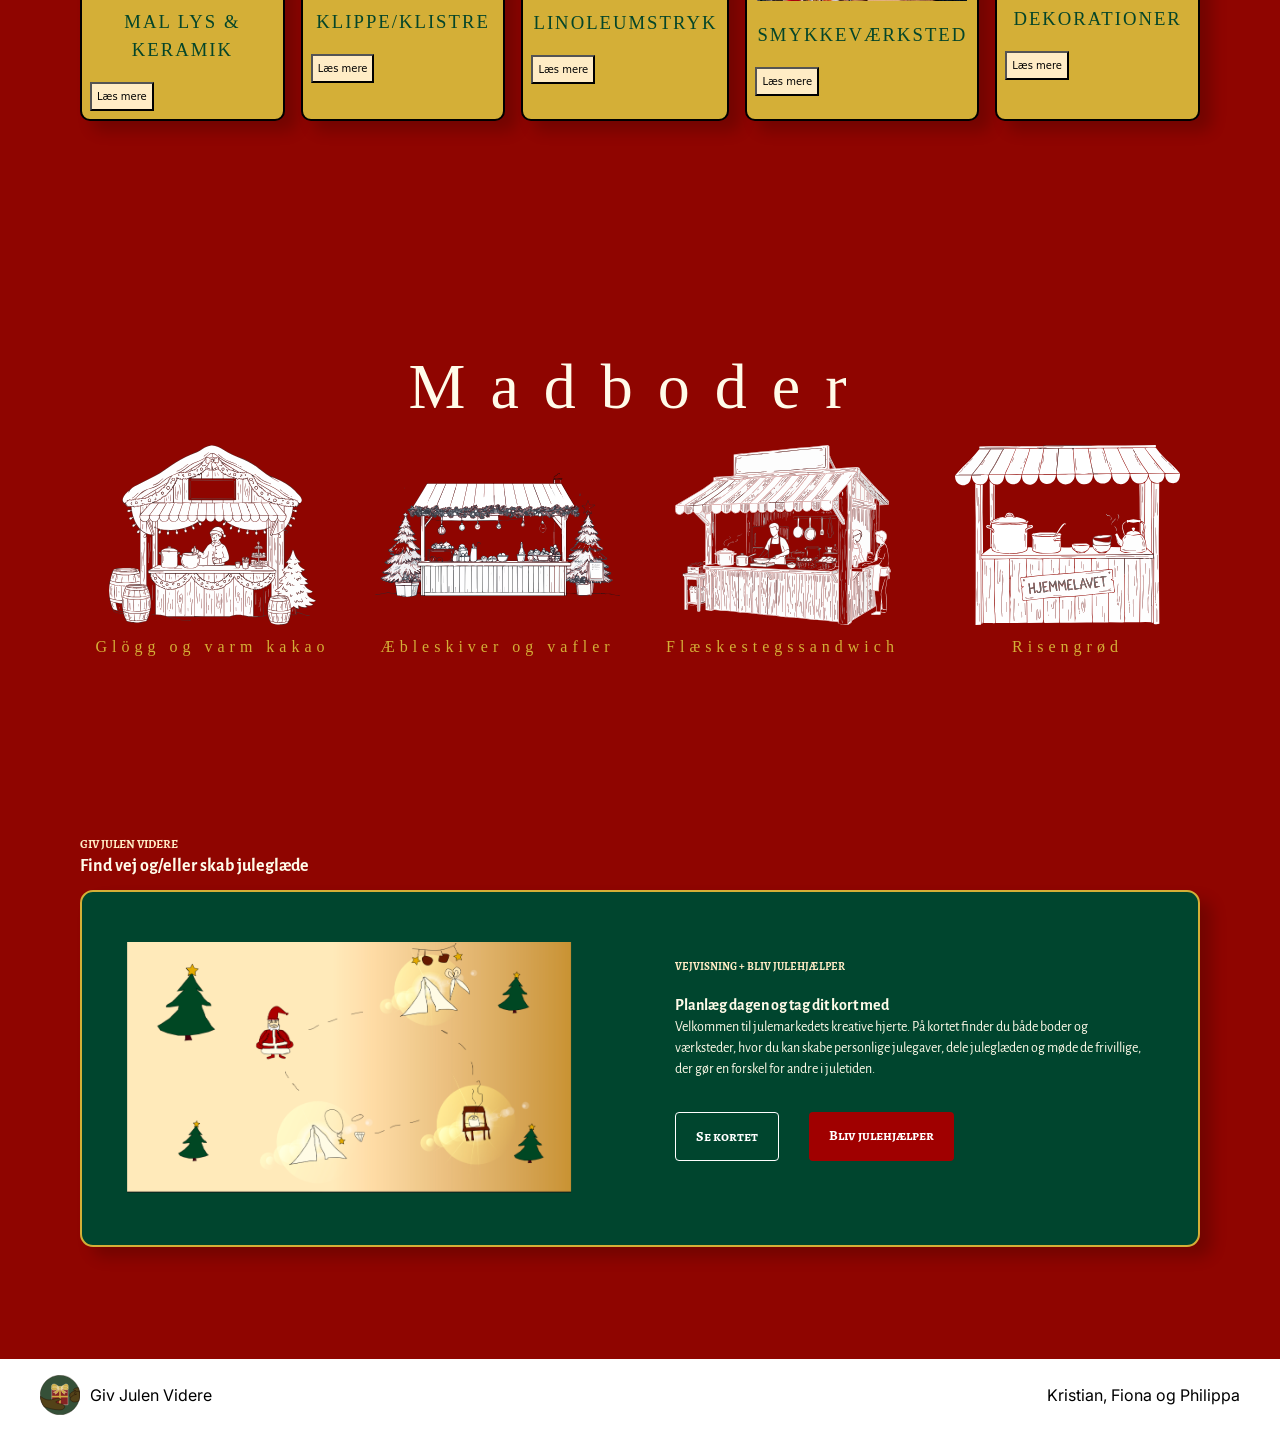
==== commit 5c33b3b3: "sleteventpas" ====
--- a/index.html
+++ b/index.html
@@ -7,10 +7,10 @@
     <link rel="stylesheet" href="starter.css" />
     <link rel="stylesheet" href="philippa-style.css" />
     <link rel="stylesheet" href="philippa-index.css" />
-    <link rel="icon" type="image/png" href="/favicon-96x96.png" sizes="96x96" />
-    <link rel="icon" type="image/svg+xml" href="/favicon.svg" />
-    <link rel="shortcut icon" href="/favicon.ico" />
-    <link rel="apple-touch-icon" sizes="180x180" href="/apple-touch-icon.png" />
+    <link rel="icon" type="image/png" href="favicon/favicon-96x96.png" sizes="96x96" />
+    <link rel="icon" type="image/svg+xml" href="favicon/favicon.svg" />
+    <link rel="shortcut icon" href="favicon/favicon.ico" />
+    <link rel="apple-touch-icon" sizes="180x180" href="favicon/apple-touch-icon.png" />
     <meta name="apple-mobile-web-app-title" content="MyWebSite" />
     <link rel="manifest" href="/site.webmanifest" />
     <link rel="preconnect" href="https://fonts.googleapis.com" />
@@ -220,11 +220,10 @@
         <h6>Find vej og/eller skab juleglæde</h6>
 
         <section class="content">
-          <div class="image"><img src="assets/Asset 2.svg" alt="SVG"/>
-            <!-- <img class="eventkort" src="assets/Asset 3.svg" alt="eventkort" /></div>  -->
+     <div class="image"><img src="assets/Asset 2.svg" alt="SVG" /> </div>
           <div class="text-content">
             <span>VEJVISNING + BLIV JULEHJÆLPER</span>
-
+            
             <h7>Planlæg dagen og tag dit kort med</h7>
 
             <p>Velkommen til julemarkedets kreative hjerte. På kortet finder du både boder og værksteder, hvor du kan skabe personlige julegaver, dele juleglæden og møde de frivillige, der gør en forskel for andre i juletiden.</p>
